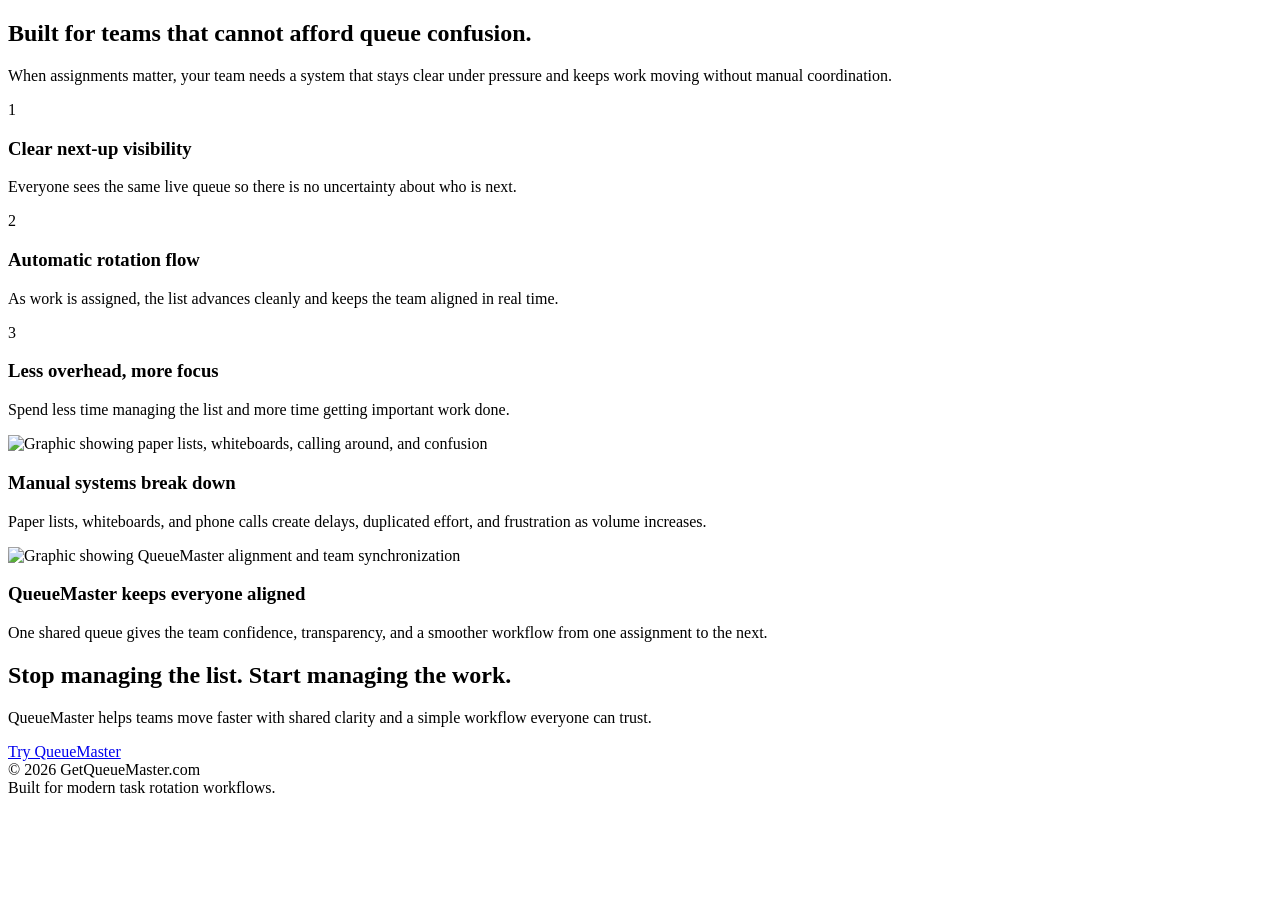
==== index.html @ bc46bdb2 "Add initial HTML structure for QueueMaster page" ====
<!DOCTYPE html>
        <h2>Built for teams that cannot afford queue confusion.</h2>
        <p>When assignments matter, your team needs a system that stays clear under pressure and keeps work moving without manual coordination.</p>
      </div>
      <div class="container grid-3">
        <article class="feature-card">
          <div class="icon">1</div>
          <h3>Clear next-up visibility</h3>
          <p>Everyone sees the same live queue so there is no uncertainty about who is next.</p>
        </article>
        <article class="feature-card">
          <div class="icon">2</div>
          <h3>Automatic rotation flow</h3>
          <p>As work is assigned, the list advances cleanly and keeps the team aligned in real time.</p>
        </article>
        <article class="feature-card">
          <div class="icon">3</div>
          <h3>Less overhead, more focus</h3>
          <p>Spend less time managing the list and more time getting important work done.</p>
        </article>
      </div>
    </section>

    <section class="section-lg">
      <div class="container grid-2">
        <article class="media-card">
          <img src="manual insufficiency.JPG" alt="Graphic showing paper lists, whiteboards, calling around, and confusion">
          <h3>Manual systems break down</h3>
          <p>Paper lists, whiteboards, and phone calls create delays, duplicated effort, and frustration as volume increases.</p>
        </article>
        <article class="media-card">
          <img src="Queuemaster advantage.JPG" alt="Graphic showing QueueMaster alignment and team synchronization">
          <h3>QueueMaster keeps everyone aligned</h3>
          <p>One shared queue gives the team confidence, transparency, and a smoother workflow from one assignment to the next.</p>
        </article>
      </div>
    </section>

    <section class="cta">
      <div class="container">
        <div class="cta-box">
          <div class="cta-content">
            <div>
              <h2>Stop managing the list. Start managing the work.</h2>
              <p>QueueMaster helps teams move faster with shared clarity and a simple workflow everyone can trust.</p>
            </div>
            <a class="btn btn-primary" href="contact.html">Try QueueMaster</a>
          </div>
        </div>
      </div>
    </section>
  </main>

  <footer class="footer">
    <div class="container footer-inner">
      <div>© 2026 GetQueueMaster.com</div>
      <div>Built for modern task rotation workflows.</div>
    </div>
  </footer>
</body>
</html>
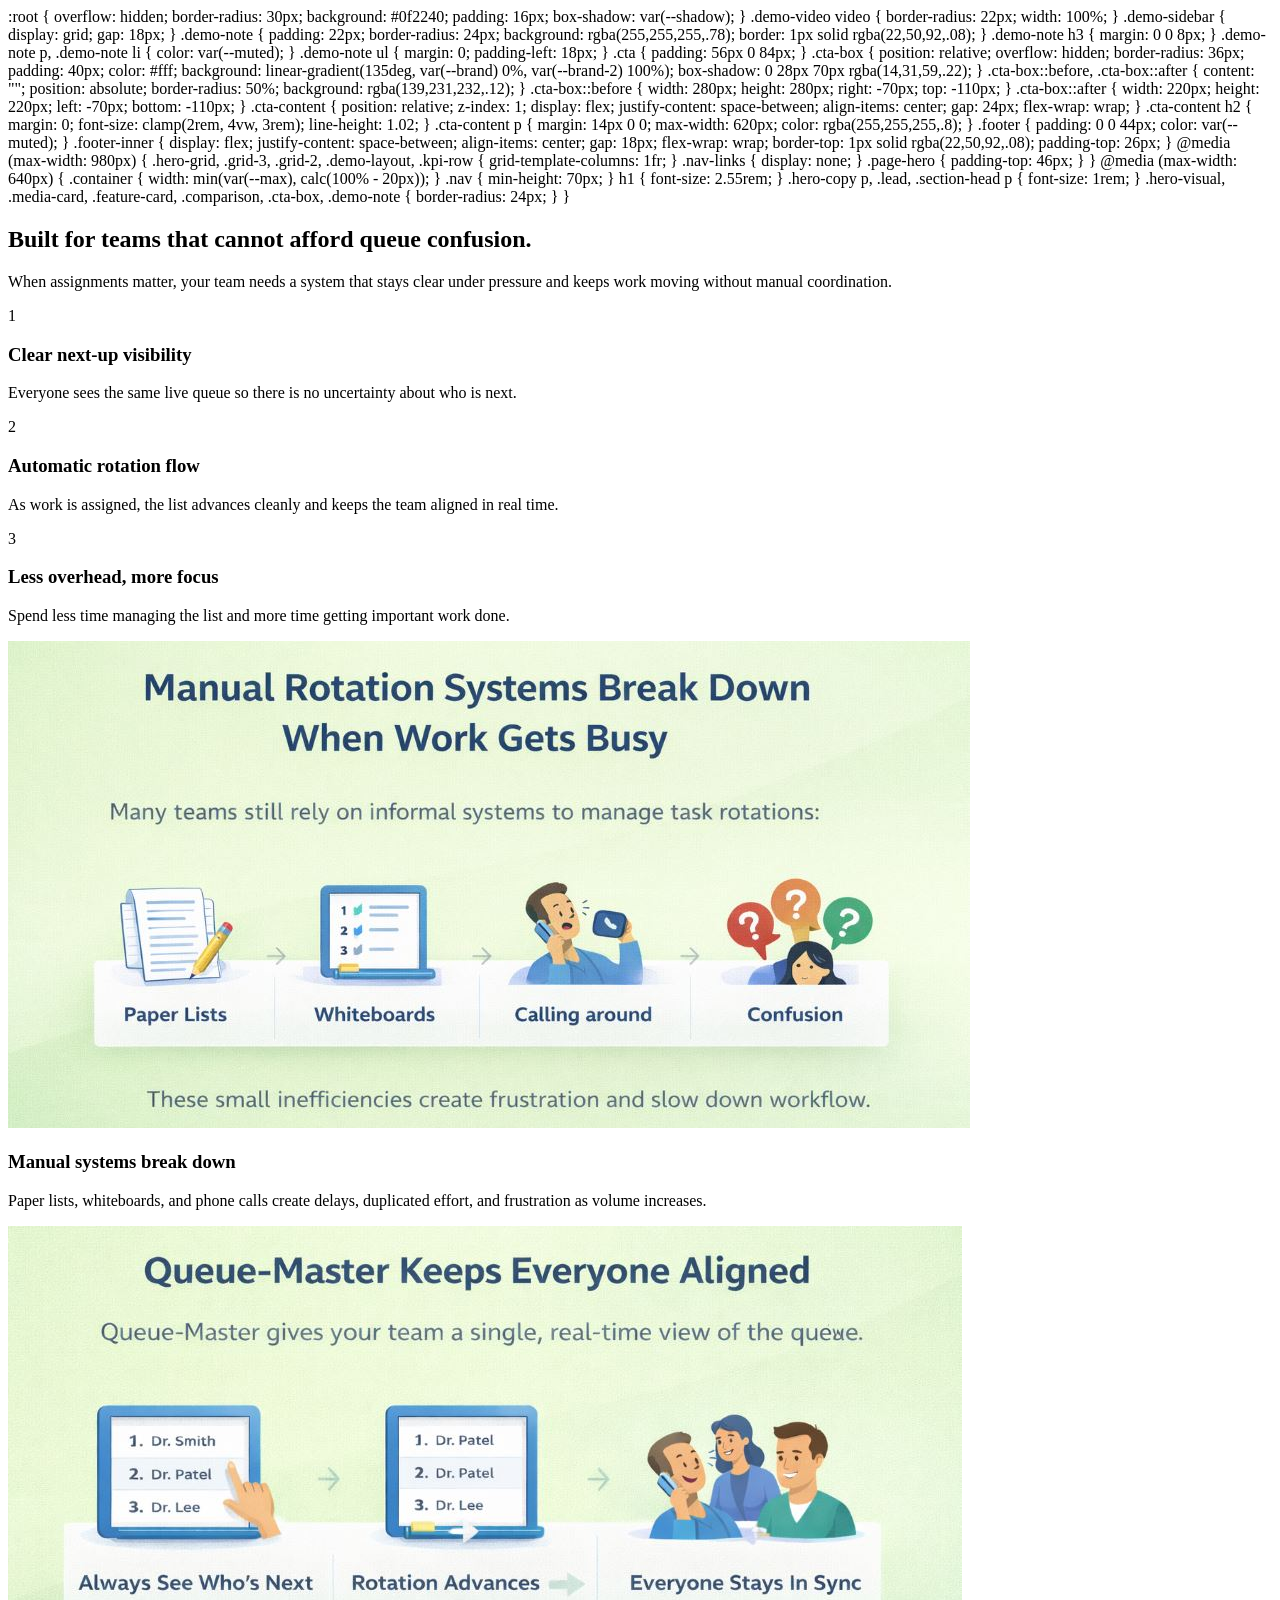
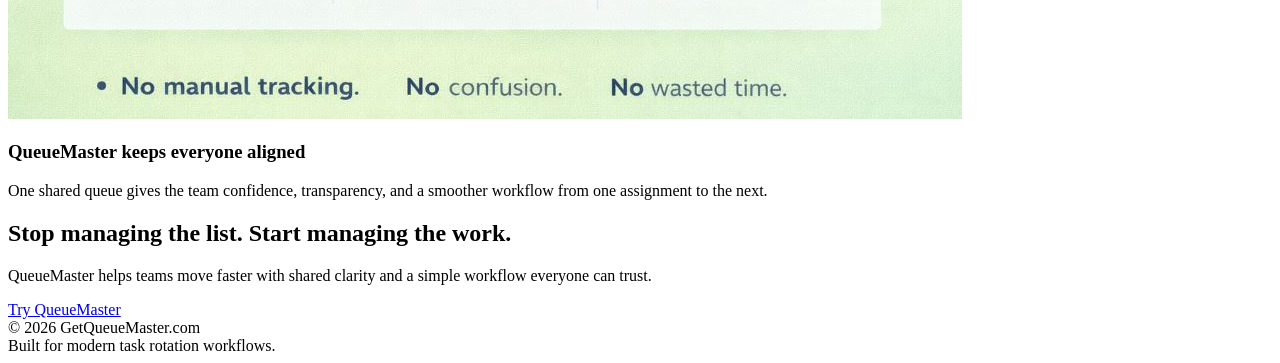
==== commit 225adb9e: "Add styles for layout and components in index.html Signed-off-by: yogeshksharma-create <yogeshksharm" ====
--- a/index.html
+++ b/index.html
@@ -1,4 +1,86 @@
 <!DOCTYPE html>
+:root {
+  overflow: hidden;
+  border-radius: 30px;
+  background: #0f2240;
+  padding: 16px;
+  box-shadow: var(--shadow);
+}
+.demo-video video { border-radius: 22px; width: 100%; }
+.demo-sidebar {
+  display: grid;
+  gap: 18px;
+}
+.demo-note {
+  padding: 22px;
+  border-radius: 24px;
+  background: rgba(255,255,255,.78);
+  border: 1px solid rgba(22,50,92,.08);
+}
+.demo-note h3 { margin: 0 0 8px; }
+.demo-note p, .demo-note li { color: var(--muted); }
+.demo-note ul { margin: 0; padding-left: 18px; }
+
+.cta {
+  padding: 56px 0 84px;
+}
+.cta-box {
+  position: relative;
+  overflow: hidden;
+  border-radius: 36px;
+  padding: 40px;
+  color: #fff;
+  background: linear-gradient(135deg, var(--brand) 0%, var(--brand-2) 100%);
+  box-shadow: 0 28px 70px rgba(14,31,59,.22);
+}
+.cta-box::before,
+.cta-box::after {
+  content: "";
+  position: absolute;
+  border-radius: 50%;
+  background: rgba(139,231,232,.12);
+}
+.cta-box::before { width: 280px; height: 280px; right: -70px; top: -110px; }
+.cta-box::after { width: 220px; height: 220px; left: -70px; bottom: -110px; }
+.cta-content {
+  position: relative;
+  z-index: 1;
+  display: flex;
+  justify-content: space-between;
+  align-items: center;
+  gap: 24px;
+  flex-wrap: wrap;
+}
+.cta-content h2 { margin: 0; font-size: clamp(2rem, 4vw, 3rem); line-height: 1.02; }
+.cta-content p { margin: 14px 0 0; max-width: 620px; color: rgba(255,255,255,.8); }
+
+.footer {
+  padding: 0 0 44px;
+  color: var(--muted);
+}
+.footer-inner {
+  display: flex;
+  justify-content: space-between;
+  align-items: center;
+  gap: 18px;
+  flex-wrap: wrap;
+  border-top: 1px solid rgba(22,50,92,.08);
+  padding-top: 26px;
+}
+
+@media (max-width: 980px) {
+  .hero-grid, .grid-3, .grid-2, .demo-layout, .kpi-row { grid-template-columns: 1fr; }
+  .nav-links { display: none; }
+  .page-hero { padding-top: 46px; }
+}
+
+@media (max-width: 640px) {
+  .container { width: min(var(--max), calc(100% - 20px)); }
+  .nav { min-height: 70px; }
+  h1 { font-size: 2.55rem; }
+  .hero-copy p, .lead, .section-head p { font-size: 1rem; }
+  .hero-visual, .media-card, .feature-card, .comparison, .cta-box, .demo-note { border-radius: 24px; }
+}
         <h2>Built for teams that cannot afford queue confusion.</h2>
         <p>When assignments matter, your team needs a system that stays clear under pressure and keeps work moving without manual coordination.</p>
       </div>
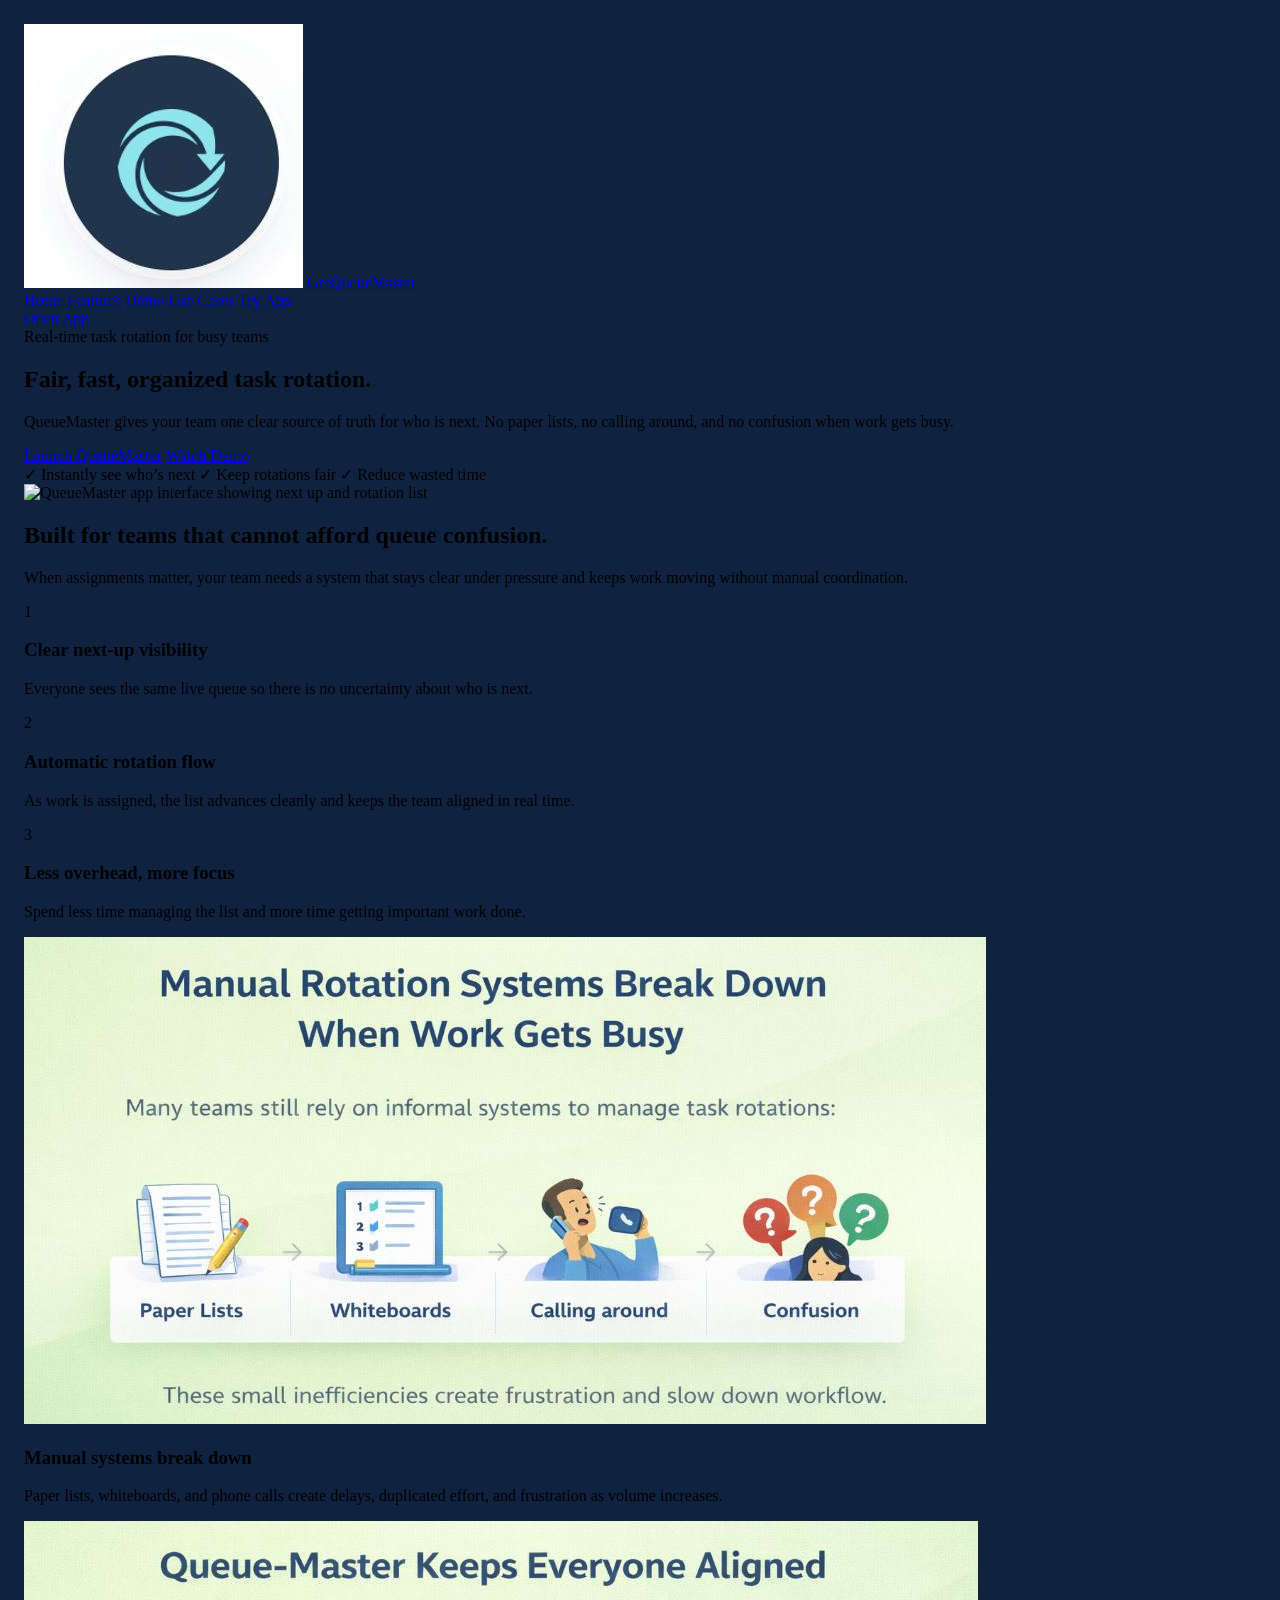
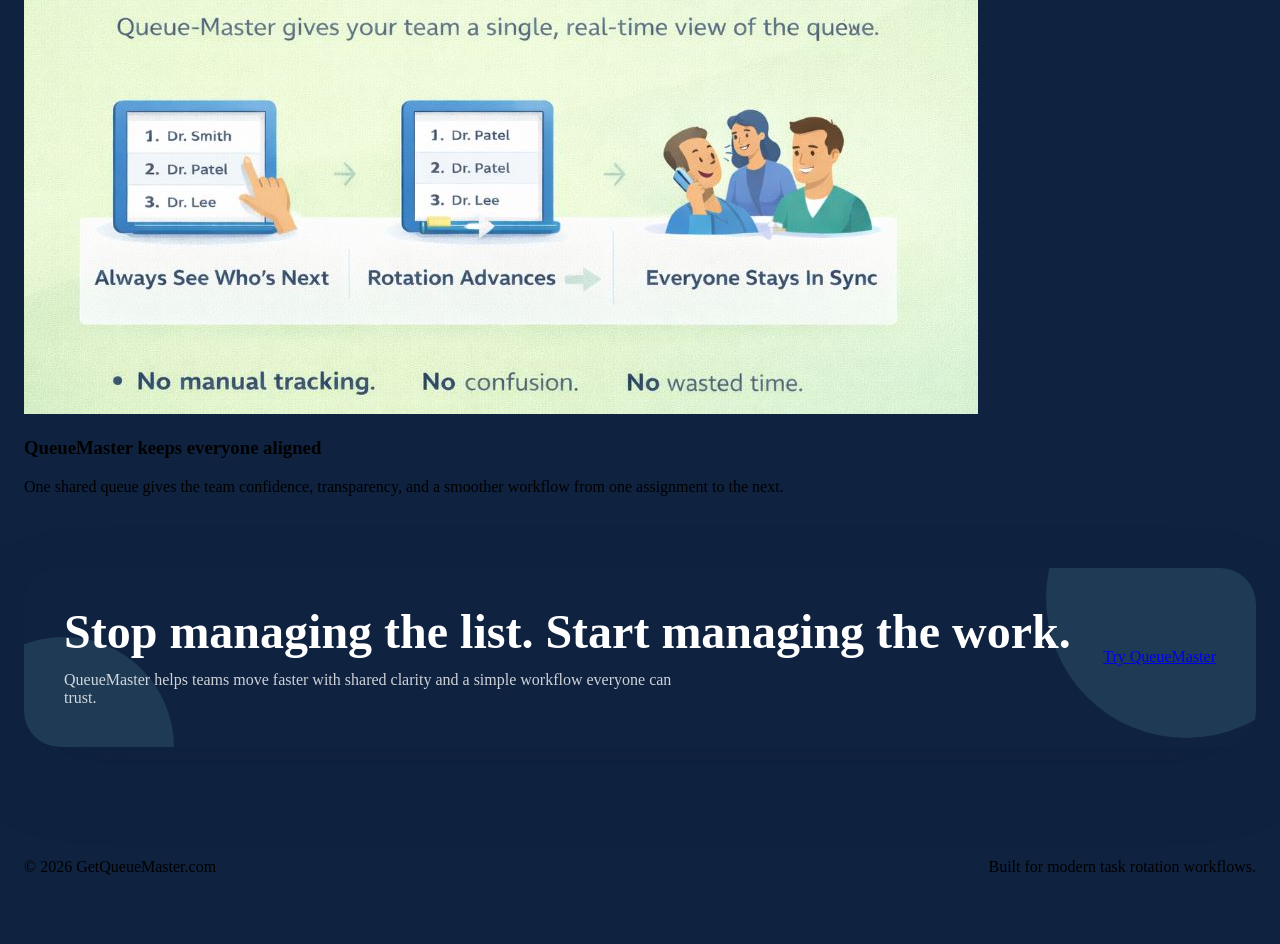
==== commit 8229017e: "Refactor index.html for layout and content updates Removed outdated styles and added new sections fo" ====
--- a/index.html
+++ b/index.html
@@ -1,86 +1,93 @@
 <!DOCTYPE html>
-:root {
-  overflow: hidden;
-  border-radius: 30px;
-  background: #0f2240;
-  padding: 16px;
-  box-shadow: var(--shadow);
-}
-.demo-video video { border-radius: 22px; width: 100%; }
-.demo-sidebar {
-  display: grid;
-  gap: 18px;
-}
-.demo-note {
-  padding: 22px;
-  border-radius: 24px;
-  background: rgba(255,255,255,.78);
-  border: 1px solid rgba(22,50,92,.08);
-}
-.demo-note h3 { margin: 0 0 8px; }
-.demo-note p, .demo-note li { color: var(--muted); }
-.demo-note ul { margin: 0; padding-left: 18px; }
+<html lang="en">
+<head>
+  <meta charset="UTF-8">
+  <meta name="viewport" content="width=device-width, initial-scale=1.0">
+  <title>GetQueueMaster | Fair, Fast, Organized Task Rotation</title>
+  <link rel="canonical" href="https://getqueuemaster.com/">
+  <meta name="robots" content="index, follow, max-image-preview:large, max-snippet:-1, max-video-preview:-1">
+  <meta name="author" content="GetQueueMaster">
+  <meta name="theme-color" content="#183764">
+  <meta name="description" content="QueueMaster gives teams a clean, real-time view of who is next. Eliminate paper lists, calling around, and confusion with a modern task rotation workflow.">
+  <meta name="keywords" content="QueueMaster, task rotation, queue management, hospitalist rotation, admission queue, workflow software">
+  <meta property="og:title" content="GetQueueMaster | Fair, Fast, Organized Task Rotation">
+  <meta property="og:url" content="https://getqueuemaster.com/">
+  <meta property="og:site_name" content="GetQueueMaster">
+  <meta property="og:locale" content="en_US">
+  <meta property="og:description" content="A simple real-time queue so your team always knows who is next.">
+  <meta property="og:type" content="website">
+  <meta property="og:image" content="https://getqueuemaster.com/Queuemasterpage.jpg">
+  <meta property="og:image:alt" content="QueueMaster app interface showing a real-time task rotation queue">
+  <meta name="twitter:card" content="summary_large_image">
+  <meta name="twitter:title" content="GetQueueMaster | Fair, Fast, Organized Task Rotation">
+  <meta name="twitter:description" content="A simple real-time queue so your team always knows who is next.">
+  <meta name="twitter:image" content="https://getqueuemaster.com/Queuemasterpage.jpg">
+  <script type="application/ld+json">
+  {
+    "@context": "https://schema.org",
+    "@type": "SoftwareApplication",
+    "name": "QueueMaster",
+    "applicationCategory": "BusinessApplication",
+    "operatingSystem": "Web",
+    "url": "https://getqueuemaster.com/",
+    "image": "https://getqueuemaster.com/Queuemasterpage.jpg",
+    "description": "QueueMaster is a web app that helps teams manage fair, real-time task rotation with clear next-up visibility.",
+    "offers": {
+      "@type": "Offer",
+      "price": "0",
+      "priceCurrency": "USD"
+    },
+    "publisher": {
+      "@type": "Organization",
+      "name": "GetQueueMaster"
+    }
+  }
+  </script>
+  <link rel="stylesheet" href="style.css">
+</head>
+<body>
+  <header class="site-header">
+    <div class="container nav">
+      <a href="index.html" class="brand" aria-label="QueueMaster Home">
+        <span class="brand-mark"><img src="logo.JPG" alt="QueueMaster logo"></span>
+        <span>GetQueueMaster</span>
+      </a>
+      <nav class="nav-links" aria-label="Main Navigation">
+        <a href="index.html" class="active">Home</a>
+        <a href="features.html">Features</a>
+        <a href="demo.html">Demo</a>
+        <a href="about.html">Use Cases</a>
+        <a href="contact.html">Try App</a>
+      </nav>
+      <a class="btn btn-primary" href="https://queue-master.base44.app" target="_blank" rel="noopener noreferrer">Open App</a>
+    </div>
+  </header>
 
-.cta {
-  padding: 56px 0 84px;
-}
-.cta-box {
-  position: relative;
-  overflow: hidden;
-  border-radius: 36px;
-  padding: 40px;
-  color: #fff;
-  background: linear-gradient(135deg, var(--brand) 0%, var(--brand-2) 100%);
-  box-shadow: 0 28px 70px rgba(14,31,59,.22);
-}
-.cta-box::before,
-.cta-box::after {
-  content: "";
-  position: absolute;
-  border-radius: 50%;
-  background: rgba(139,231,232,.12);
-}
-.cta-box::before { width: 280px; height: 280px; right: -70px; top: -110px; }
-.cta-box::after { width: 220px; height: 220px; left: -70px; bottom: -110px; }
-.cta-content {
-  position: relative;
-  z-index: 1;
-  display: flex;
-  justify-content: space-between;
-  align-items: center;
-  gap: 24px;
-  flex-wrap: wrap;
-}
-.cta-content h2 { margin: 0; font-size: clamp(2rem, 4vw, 3rem); line-height: 1.02; }
-.cta-content p { margin: 14px 0 0; max-width: 620px; color: rgba(255,255,255,.8); }
+  <main>
+    <section class="page-hero">
+      <div class="container hero-grid">
+        <div class="hero-copy">
+          <div class="eyebrow"><span class="eyebrow-dot"></span> Real-time task rotation for busy teams</div>
+          <h1>Fair, fast, organized task rotation.</h1>
+          <p>QueueMaster gives your team one clear source of truth for who is next. No paper lists, no calling around, and no confusion when work gets busy.</p>
+          <div class="hero-actions">
+            <a class="btn btn-primary" href="https://queue-master.base44.app" target="_blank" rel="noopener noreferrer">Launch QueueMaster</a>
+            <a class="btn btn-secondary" href="demo.html">Watch Demo</a>
+          </div>
+          <div class="hero-points">
+            <span>✓ Instantly see who’s next</span>
+            <span>✓ Keep rotations fair</span>
+            <span>✓ Reduce wasted time</span>
+          </div>
+        </div>
+        <div class="hero-visual">
+          <img src="Queuemasterpage.jpg" alt="QueueMaster app interface showing next up and rotation list">
+        </div>
+      </div>
+    </section>
 
-.footer {
-  padding: 0 0 44px;
-  color: var(--muted);
-}
-.footer-inner {
-  display: flex;
-  justify-content: space-between;
-  align-items: center;
-  gap: 18px;
-  flex-wrap: wrap;
-  border-top: 1px solid rgba(22,50,92,.08);
-  padding-top: 26px;
-}
-
-@media (max-width: 980px) {
-  .hero-grid, .grid-3, .grid-2, .demo-layout, .kpi-row { grid-template-columns: 1fr; }
-  .nav-links { display: none; }
-  .page-hero { padding-top: 46px; }
-}
-
-@media (max-width: 640px) {
-  .container { width: min(var(--max), calc(100% - 20px)); }
-  .nav { min-height: 70px; }
-  h1 { font-size: 2.55rem; }
-  .hero-copy p, .lead, .section-head p { font-size: 1rem; }
-  .hero-visual, .media-card, .feature-card, .comparison, .cta-box, .demo-note { border-radius: 24px; }
-}
+    <section class="section">
+      <div class="container section-head">
         <h2>Built for teams that cannot afford queue confusion.</h2>
         <p>When assignments matter, your team needs a system that stays clear under pressure and keeps work moving without manual coordination.</p>
       </div>
@@ -100,7 +107,7 @@
           <h3>Less overhead, more focus</h3>
           <p>Spend less time managing the list and more time getting important work done.</p>
         </article>
-      </div>
+          </div>
     </section>
 
     <section class="section-lg">
--- a/style.css
+++ b/style.css
@@ -0,0 +1,82 @@
+:root {
+  overflow: hidden;
+  border-radius: 30px;
+  background: #0f2240;
+  padding: 16px;
+  box-shadow: var(--shadow);
+}
+.demo-video video { border-radius: 22px; width: 100%; }
+.demo-sidebar {
+  display: grid;
+  gap: 18px;
+}
+.demo-note {
+  padding: 22px;
+  border-radius: 24px;
+  background: rgba(255,255,255,.78);
+  border: 1px solid rgba(22,50,92,.08);
+}
+.demo-note h3 { margin: 0 0 8px; }
+.demo-note p, .demo-note li { color: var(--muted); }
+.demo-note ul { margin: 0; padding-left: 18px; }
+
+.cta {
+  padding: 56px 0 84px;
+}
+.cta-box {
+  position: relative;
+  overflow: hidden;
+  border-radius: 36px;
+  padding: 40px;
+  color: #fff;
+  background: linear-gradient(135deg, var(--brand) 0%, var(--brand-2) 100%);
+  box-shadow: 0 28px 70px rgba(14,31,59,.22);
+}
+.cta-box::before,
+.cta-box::after {
+  content: "";
+  position: absolute;
+  border-radius: 50%;
+  background: rgba(139,231,232,.12);
+}
+.cta-box::before { width: 280px; height: 280px; right: -70px; top: -110px; }
+.cta-box::after { width: 220px; height: 220px; left: -70px; bottom: -110px; }
+.cta-content {
+  position: relative;
+  z-index: 1;
+  display: flex;
+  justify-content: space-between;
+  align-items: center;
+  gap: 24px;
+  flex-wrap: wrap;
+}
+.cta-content h2 { margin: 0; font-size: clamp(2rem, 4vw, 3rem); line-height: 1.02; }
+.cta-content p { margin: 14px 0 0; max-width: 620px; color: rgba(255,255,255,.8); }
+
+.footer {
+  padding: 0 0 44px;
+  color: var(--muted);
+}
+.footer-inner {
+  display: flex;
+  justify-content: space-between;
+  align-items: center;
+  gap: 18px;
+  flex-wrap: wrap;
+  border-top: 1px solid rgba(22,50,92,.08);
+  padding-top: 26px;
+}
+
+@media (max-width: 980px) {
+  .hero-grid, .grid-3, .grid-2, .demo-layout, .kpi-row { grid-template-columns: 1fr; }
+  .nav-links { display: none; }
+  .page-hero { padding-top: 46px; }
+}
+
+@media (max-width: 640px) {
+  .container { width: min(var(--max), calc(100% - 20px)); }
+  .nav { min-height: 70px; }
+  h1 { font-size: 2.55rem; }
+  .hero-copy p, .lead, .section-head p { font-size: 1rem; }
+  .hero-visual, .media-card, .feature-card, .comparison, .cta-box, .demo-note { border-radius: 24px; }
+}
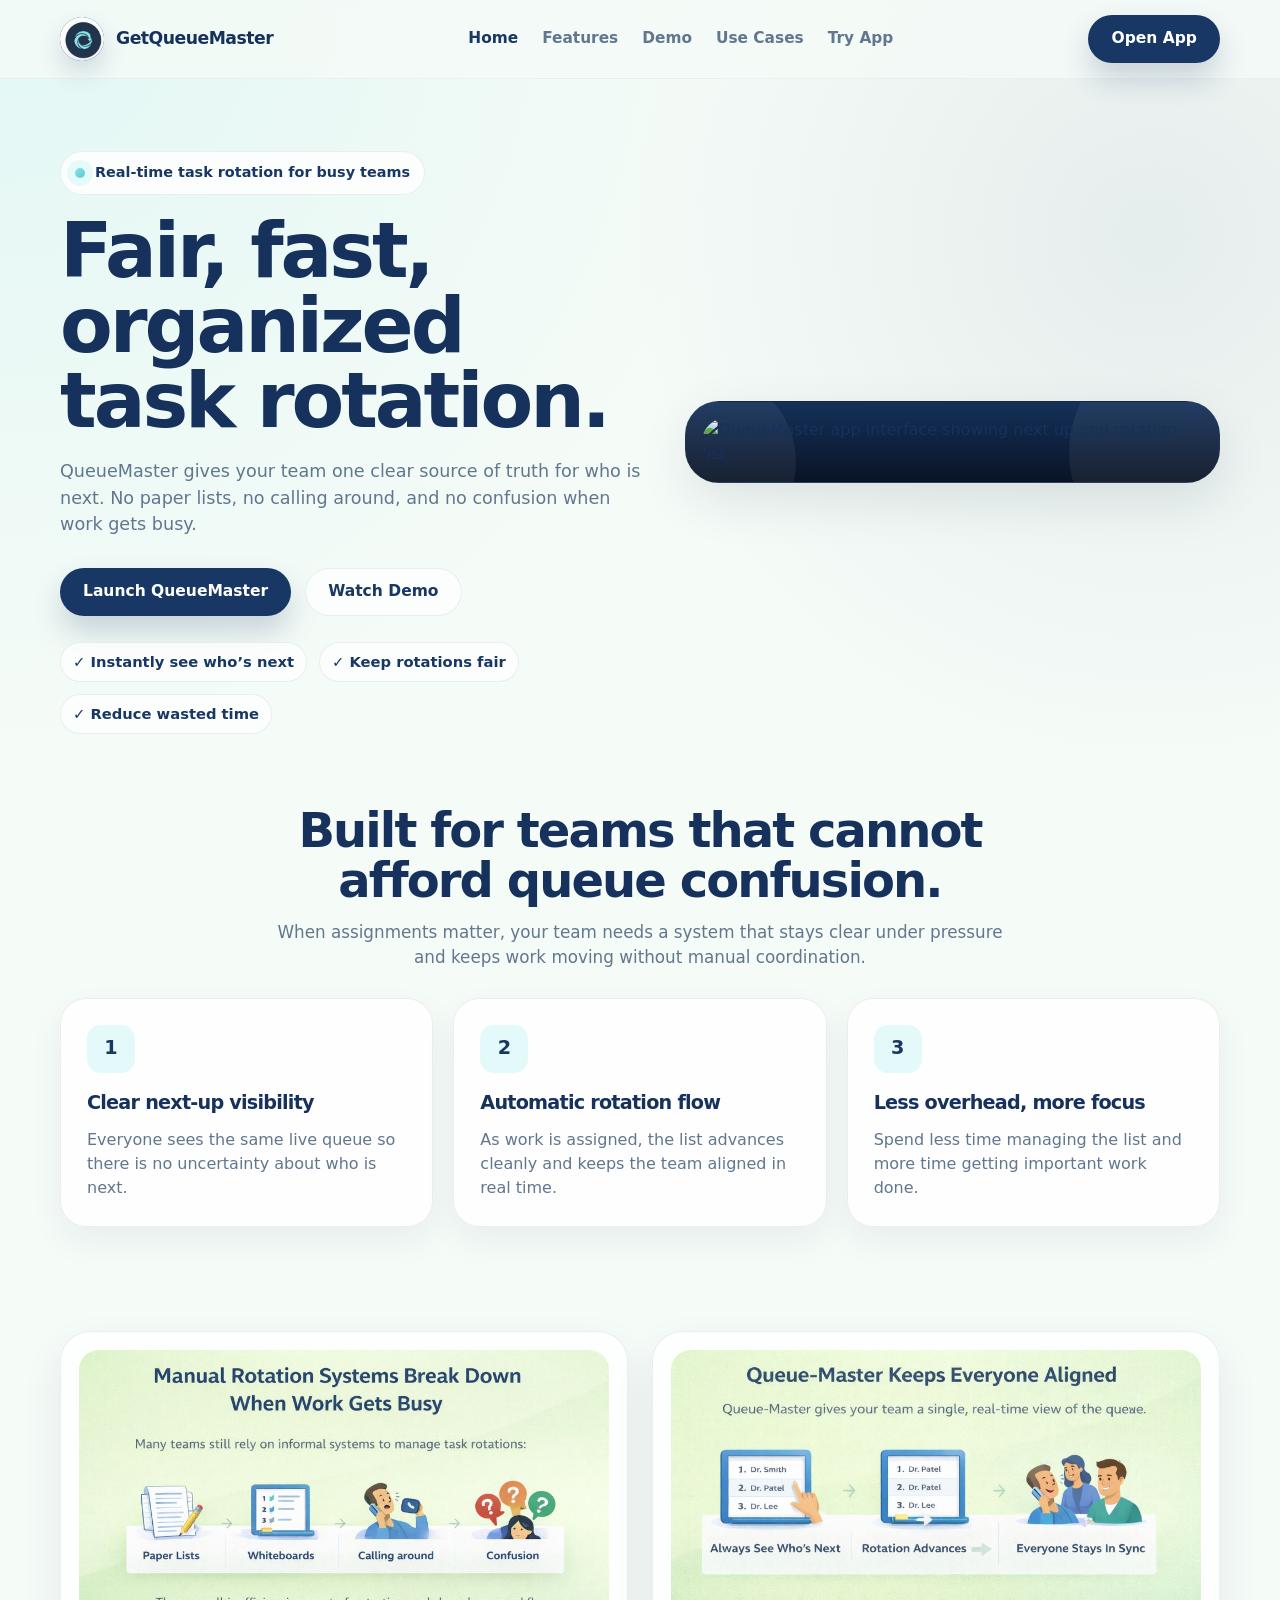
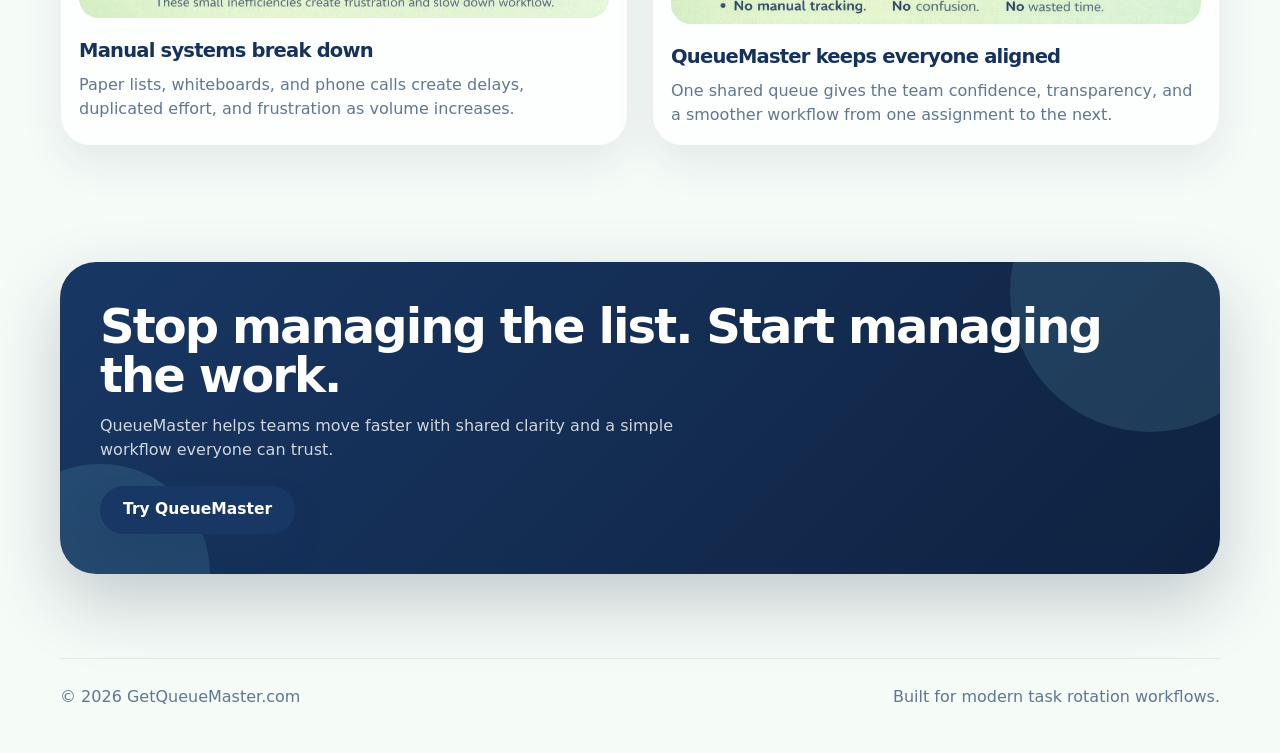
==== commit 35285d72: "Update index.html Signed-off-by: yogeshksharma-create <yogeshksharma@gmail.com>" ====
--- a/index.html
+++ b/index.html
@@ -59,7 +59,7 @@
         <a href="about.html">Use Cases</a>
         <a href="contact.html">Try App</a>
       </nav>
-      <a class="btn btn-primary" href="https://queue-master.base44.app" target="_blank" rel="noopener noreferrer">Open App</a>
+      <a class="btn btn-primary" href="https://app.getqueuemaster.com" target="_blank" rel="noopener noreferrer">Open App</a>
     </div>
   </header>
 
@@ -71,7 +71,7 @@
           <h1>Fair, fast, organized task rotation.</h1>
           <p>QueueMaster gives your team one clear source of truth for who is next. No paper lists, no calling around, and no confusion when work gets busy.</p>
           <div class="hero-actions">
-            <a class="btn btn-primary" href="https://queue-master.base44.app" target="_blank" rel="noopener noreferrer">Launch QueueMaster</a>
+            <a class="btn btn-primary" href="https://app.getqueuemaster.com" target="_blank" rel="noopener noreferrer">Launch QueueMaster</a>
             <a class="btn btn-secondary" href="demo.html">Watch Demo</a>
           </div>
           <div class="hero-points">
--- a/style.css
+++ b/style.css
@@ -1,4 +1,306 @@
 :root {
+  --bg: #f5fbf7;
+  --surface: rgba(255,255,255,0.78);
+  --surface-strong: #ffffff;
+  --text: #16325c;
+  --muted: #61778f;
+  --line: rgba(22, 50, 92, 0.08);
+  --brand: #183764;
+  --brand-2: #0f2240;
+  --accent: #8be7e8;
+  --success: #2fb67c;
+  --shadow: 0 18px 50px rgba(19, 37, 70, 0.10);
+  --radius: 26px;
+  --radius-sm: 18px;
+  --max: 1160px;
+}
+
+* { box-sizing: border-box; }
+html { scroll-behavior: smooth; }
+body {
+  margin: 0;
+  font-family: Inter, ui-sans-serif, system-ui, -apple-system, BlinkMacSystemFont, "Segoe UI", sans-serif;
+  color: var(--text);
+  background:
+    radial-gradient(circle at top left, rgba(139, 231, 232, 0.18), transparent 28%),
+    radial-gradient(circle at 90% 10%, rgba(24, 55, 100, 0.07), transparent 22%),
+    var(--bg);
+  line-height: 1.5;
+}
+img, video { max-width: 100%; display: block; }
+a { color: inherit; text-decoration: none; }
+.container { width: min(var(--max), calc(100% - 28px)); margin: 0 auto; }
+
+.site-header {
+  position: sticky;
+  top: 0;
+  z-index: 40;
+  backdrop-filter: blur(16px);
+  background: rgba(245, 251, 247, 0.82);
+  border-bottom: 1px solid rgba(22, 50, 92, 0.05);
+}
+
+.nav {
+  min-height: 78px;
+  display: flex;
+  align-items: center;
+  justify-content: space-between;
+  gap: 18px;
+}
+
+.brand {
+  display: flex;
+  align-items: center;
+  gap: 12px;
+  font-size: 1.08rem;
+  font-weight: 800;
+  letter-spacing: -0.03em;
+}
+
+.brand-mark {
+  width: 44px;
+  height: 44px;
+  border-radius: 50%;
+  overflow: hidden;
+  background: var(--brand);
+  display: grid;
+  place-items: center;
+  box-shadow: 0 12px 24px rgba(24,55,100,.16);
+}
+
+.brand-mark img { width: 100%; height: 100%; object-fit: cover; }
+
+.nav-links {
+  display: flex;
+  align-items: center;
+  gap: 24px;
+  font-size: 0.96rem;
+  color: var(--muted);
+  font-weight: 600;
+}
+.nav-links a:hover, .nav-links a.active { color: var(--brand); }
+
+.btn {
+  display: inline-flex;
+  align-items: center;
+  justify-content: center;
+  min-height: 48px;
+  padding: 0 22px;
+  border-radius: 999px;
+  font-size: 0.97rem;
+  font-weight: 700;
+  border: 1px solid transparent;
+  transition: transform .2s ease, box-shadow .2s ease, background .2s ease;
+}
+.btn:hover { transform: translateY(-1px); }
+.btn-primary {
+  background: var(--brand);
+  color: #fff;
+  box-shadow: 0 16px 30px rgba(24, 55, 100, 0.20);
+}
+.btn-primary:hover { box-shadow: 0 22px 36px rgba(24,55,100,.24); }
+.btn-secondary {
+  background: rgba(255,255,255,.72);
+  color: var(--brand);
+  border-color: var(--line);
+}
+
+.page-hero {
+  padding: 72px 0 28px;
+}
+
+.hero-grid {
+  display: grid;
+  grid-template-columns: 1.05fr .95fr;
+  gap: 34px;
+  align-items: center;
+}
+.eyebrow {
+  display: inline-flex;
+  align-items: center;
+  gap: 10px;
+  margin-bottom: 18px;
+  padding: 10px 14px;
+  border-radius: 999px;
+  background: rgba(255,255,255,.82);
+  border: 1px solid rgba(22, 50, 92, .08);
+  font-weight: 700;
+  color: var(--brand);
+  font-size: .9rem;
+}
+
+.eyebrow-dot {
+  width: 10px;
+  height: 10px;
+  border-radius: 50%;
+  background: linear-gradient(135deg, var(--accent), #55c6d2);
+  box-shadow: 0 0 0 8px rgba(139,231,232,.18);
+}
+
+h1, h2, h3 { letter-spacing: -0.04em; }
+h1 {
+  margin: 0;
+  font-size: clamp(2.7rem, 6vw, 5rem);
+  line-height: .98;
+}
+.hero-copy p, .lead {
+  color: var(--muted);
+  font-size: 1.1rem;
+}
+.hero-copy p { max-width: 640px; margin: 20px 0 0; }
+.hero-actions { display: flex; flex-wrap: wrap; gap: 14px; margin-top: 30px; }
+.hero-points {
+  display: flex;
+  flex-wrap: wrap;
+  gap: 12px;
+  margin-top: 26px;
+}
+.hero-points span {
+  background: rgba(255,255,255,.72);
+  border: 1px solid rgba(22,50,92,.08);
+  color: var(--brand);
+  font-weight: 700;
+  border-radius: 999px;
+  padding: 8px 12px;
+  font-size: .92rem;
+}
+
+.hero-visual {
+  position: relative;
+  border-radius: 34px;
+  padding: 16px;
+  overflow: hidden;
+  background: linear-gradient(180deg, #14315a 0%, #0a1325 100%);
+  border: 1px solid rgba(255,255,255,.08);
+  box-shadow: var(--shadow);
+  animation: floatCard 6s ease-in-out infinite;
+}
+.hero-visual::before,
+.hero-visual::after {
+  content: "";
+  position: absolute;
+  border-radius: 50%;
+  background: rgba(255,255,255,.06);
+}
+.hero-visual::before { width: 220px; height: 220px; right: -70px; top: -60px; }
+.hero-visual::after { width: 180px; height: 180px; left: -70px; bottom: -70px; }
+.hero-visual img { position: relative; z-index: 1; border-radius: 24px; }
+
+@keyframes floatCard {
+  0%,100% { transform: translateY(0); }
+  50% { transform: translateY(-8px); }
+}
+
+.section { padding: 44px 0; }
+.section-lg { padding: 60px 0; }
+.section-head {
+  text-align: center;
+  max-width: 760px;
+  margin: 0 auto 28px;
+}
+.section-head h2 {
+  margin: 0;
+  font-size: clamp(2rem, 4vw, 3rem);
+  line-height: 1.04;
+}
+.section-head p { margin: 14px 0 0; color: var(--muted); font-size: 1.05rem; }
+
+.grid-3 {
+  display: grid;
+  grid-template-columns: repeat(3, minmax(0, 1fr));
+  gap: 20px;
+}
+.grid-2 {
+  display: grid;
+  grid-template-columns: repeat(2, minmax(0, 1fr));
+  gap: 24px;
+}
+
+.card, .feature-card, .panel {
+  background: var(--surface);
+  border: 1px solid rgba(22, 50, 92, 0.08);
+  border-radius: var(--radius);
+  box-shadow: 0 14px 34px rgba(18, 39, 73, 0.06);
+}
+
+.feature-card {
+  padding: 26px;
+}
+.feature-card .icon {
+  width: 48px;
+  height: 48px;
+  border-radius: 14px;
+  display: grid;
+  place-items: center;
+  background: rgba(139,231,232,.22);
+  color: var(--brand);
+  font-size: 1.2rem;
+  font-weight: 800;
+  margin-bottom: 16px;
+}
+.feature-card h3 { margin: 0 0 10px; font-size: 1.2rem; }
+.feature-card p { margin: 0; color: var(--muted); }
+
+.panel { padding: 20px; }
+.media-card {
+  padding: 18px;
+  background: rgba(255,255,255,.8);
+  border: 1px solid rgba(22,50,92,.08);
+  border-radius: 30px;
+  box-shadow: 0 18px 42px rgba(18,39,73,.08);
+}
+.media-card img, .media-card video {
+  width: 100%;
+  border-radius: 20px;
+  background: #e1ebe5;
+}
+.media-card h3 { margin: 18px 0 8px; font-size: 1.22rem; }
+.media-card p { margin: 0; color: var(--muted); }
+
+.kpi-row {
+  display: grid;
+  grid-template-columns: repeat(3, minmax(0, 1fr));
+  gap: 18px;
+  margin-top: 26px;
+}
+.kpi {
+  padding: 22px;
+  border-radius: 22px;
+  background: rgba(255,255,255,.76);
+  border: 1px solid rgba(22,50,92,.08);
+}
+.kpi strong { display: block; font-size: 1.8rem; margin-bottom: 6px; }
+.kpi span { color: var(--muted); }
+
+.comparison {
+  padding: 28px;
+  border-radius: 30px;
+  background: rgba(255,255,255,.74);
+  border: 1px solid rgba(22,50,92,.08);
+  box-shadow: 0 16px 40px rgba(18,39,73,.06);
+}
+.comparison .label {
+  display: inline-block;
+  margin-bottom: 14px;
+  font-size: .82rem;
+  font-weight: 800;
+  letter-spacing: .12em;
+  text-transform: uppercase;
+  color: var(--muted);
+}
+.comparison img { width: 100%; border-radius: 20px; margin-bottom: 18px; }
+.comparison h3 { margin: 0 0 10px; font-size: 1.28rem; }
+.comparison ul { margin: 0; padding-left: 18px; color: var(--muted); }
+.comparison li + li { margin-top: 8px; }
+
+.demo-layout {
+  display: grid;
+  grid-template-columns: 1.2fr .8fr;
+  gap: 24px;
+  align-items: start;
+}
+.demo-video {
+  position: relative;
   overflow: hidden;
   border-radius: 30px;
   background: #0f2240;
